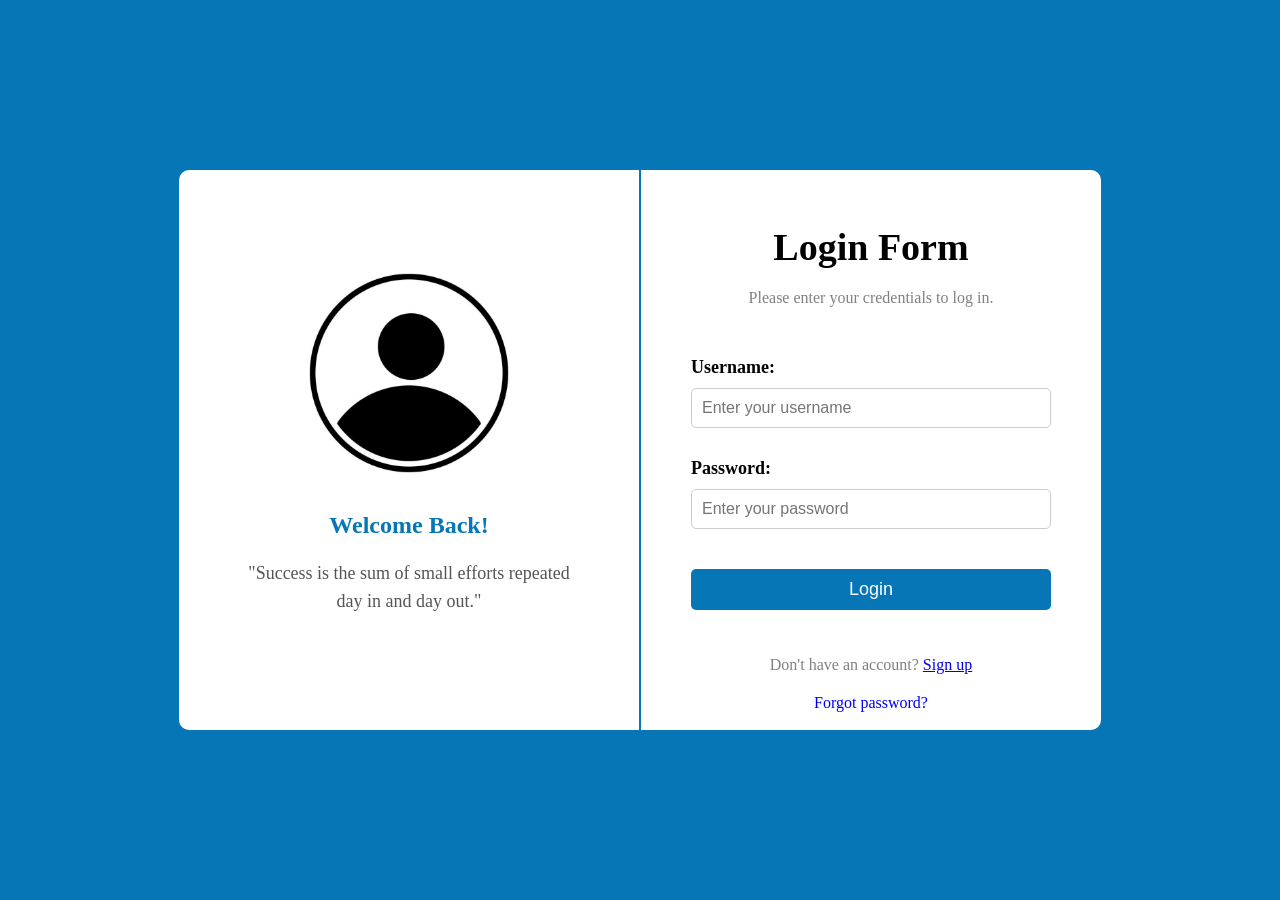
==== LoginForm/index.html @ 1dc89218 "Login page UI" ====
<!doctype html>
<html lang="en">
  <head>
    <meta charset="UTF-8" />
    <meta name="viewport" content="width=device-width, initial-scale=1.0" />
    <title>Login Form</title>
    <link rel="stylesheet" href="style.css" />
  </head>
  <body>
    <div class="container">
      <div class="side-section">
        <div class="quote">
          <div class="image-container">
            <img src="./public/user_logo.jpg" alt="User" />
          </div>
          <h2>Welcome Back!</h2>
          <p>
            "Success is the sum of small efforts repeated day in and day out."
          </p>
        </div>
      </div>

      <div class="login-form">
        <h1>Login Form</h1>
        <p>Please enter your credentials to log in.</p>
        <div class="input-group">
          <label for="username">Username:</label>
          <input
            type="text"
            id="username"
            name="username"
            required
            placeholder="Enter your username"
          />
          <label for="password">Password:</label>
          <input
            type="password"
            id="password"
            name="password"
            required
            placeholder="Enter your password"
          />

          <input type="submit" value="Login" class="login-button" />
        </div>
        <div class="links">
          <p id="signup">Don't have an account? <a href="#">Sign up</a></p>
          <p id="fogpas"><a href="#">Forgot password?</a></p>
        </div>
      </div>
    </div>
  </body>
</html>
---- LoginForm/style.css ----
body{
    background-color: #0676b6;
    margin:0;
}
.container{
   display: flex;
    justify-content: center;
    align-items: center;
    min-height: 100vh;

}
.side-section {
    padding:30px;
    width: 400px;
    height:500px;
    background-color: white;
    border-top-left-radius: 10px;
    border-bottom-left-radius: 10px;
    display: flex;
    justify-content: center;
    align-items: center;
    margin:0px;
}
.image-container{
    display: flex;
    justify-content: center;
    align-items: center;
}
.image-container img{
    width: 70%;
    display: flex;
    justify-content: center;
    align-items: center;
}
.quote{
    text-align: center;
    padding: 30px;
}

.quote h2{
    color: #0676b6;
    margin-bottom: 20px;
}

.quote p{
    color: #555;
    font-size: 18px;
    line-height: 1.6;
}
.login-form {
    
    height: 500px;
    width:400px;
    padding: 30px;
    border-top-right-radius: 10px;
    border-bottom-right-radius: 10px;
    background-color: white;
    border-left:2px solid #0676b6;
    margin:0px;
}
h1{
    text-align: center;
    margin-bottom: 20px;
    font-size: 38px;
    font-weight: bold;
}
p{
    text-align: center;
    margin-bottom: 30px;
    font-size: 16px;
    color:grey;
}
label{
    display: block;
    margin-bottom: 10px;
    font-size: 18px;
}
.input-group{
    padding: 20px;
    display:flex;
    flex-direction: column;
    font-weight: bold;
    
}
#username{
    margin-bottom:30px;
}
input{
    padding: 10px;
    font-size: 16px;
    border: 1px solid #ccc;
    border-radius: 5px;
}
.login-button{
    width: 100%;
    padding: 10px;
    font-size: 18px;
    background-color: #0676b6;
    color: white;
    border: none;
    border-radius: 5px;
    cursor: pointer;
    margin-top:40px;
}
.login-button:hover{
    background-color: #055a8c;
}
.links{
    display: flex;
    justify-content: space-between;
    flex-direction: column;
    text-align: center;
    margin-top: 10px;
}
#fogpas{
    margin-top:0px;
    
}
#fogpas a{
    text-decoration: none;
}
#signup{
    margin-bottom: 20px;
}
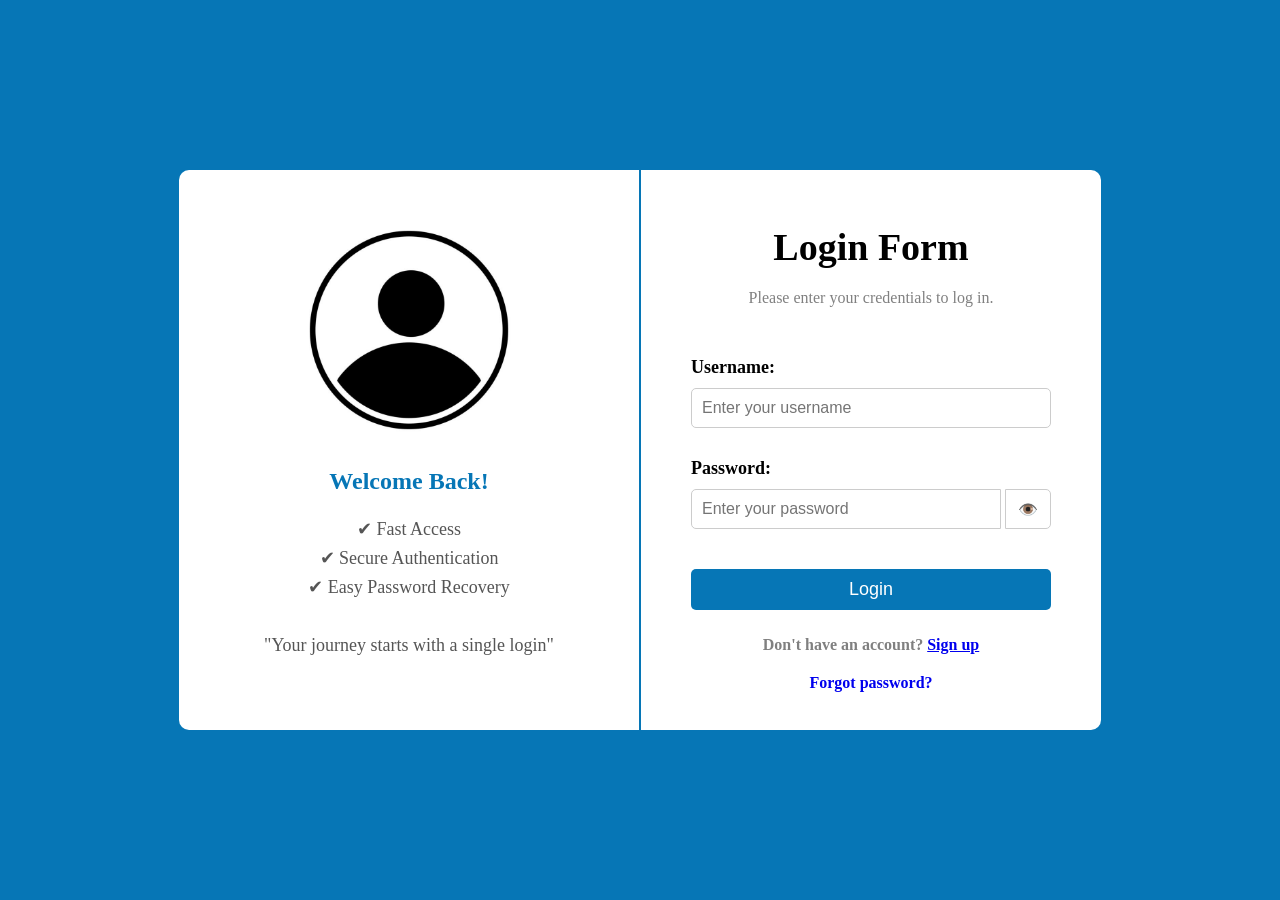
==== commit 4f6a22b6: "Login Task working" ====
--- a/LoginForm/index.html
+++ b/LoginForm/index.html
@@ -15,12 +15,13 @@
           </div>
           <h2>Welcome Back!</h2>
           <p>
-            "Success is the sum of small efforts repeated day in and day out."
+            ✔ Fast Access<br/>✔ Secure Authentication<br/>✔ Easy Password Recovery<br/><br/>"Your
+            journey starts with a single login"
           </p>
         </div>
       </div>
 
-      <div class="login-form">
+      <form class="login-form" id="loginForm">
         <h1>Login Form</h1>
         <p>Please enter your credentials to log in.</p>
         <div class="input-group">
@@ -33,21 +34,64 @@
             placeholder="Enter your username"
           />
           <label for="password">Password:</label>
-          <input
-            type="password"
-            id="password"
-            name="password"
-            required
-            placeholder="Enter your password"
-          />
 
+          <div class="password-container">
+            <input
+              type="password"
+              id="password"
+              name="password"
+              required
+              placeholder="Enter your password"
+            />
+
+            <div class="eye-icon" onclick="togglePassword()">👁️</div>
+            
+          </div>
           <input type="submit" value="Login" class="login-button" />
+        <div class="links">
+          <p id="signup">Don't have an account? <a href="#" id="signupLink">Sign up</a></p>
+          <p id="fogpas"><a href="#" onclick="openForgotModal()">Forgot password?</a></p>
         </div>
-        <div class="links">
-          <p id="signup">Don't have an account? <a href="#">Sign up</a></p>
-          <p id="fogpas"><a href="#">Forgot password?</a></p>
-        </div>
+      </form>
+    </div>
+    <div id="customAlert" class="custom-alert">
+      <div class="alert-box">
+        <h3 id="alertTitle"></h3>
+        <p id="alertMessage"></p>
+        <button onclick="closeAlert()">OK</button>
       </div>
     </div>
+    <div id="forgotModal" class="forgot-modal">
+  <div class="forgot-box">
+    <h2>Reset Password</h2>
+
+    <label>Username</label>
+    <input
+      type="text"
+      id="forgotUsername"
+      placeholder="Enter username"
+    />
+
+    <label>New Password</label>
+    <input
+      type="password"
+      id="newPassword"
+      placeholder="Enter new password"
+    />
+    <p id="forgotError"></p>
+
+    <div class="forgot-buttons">
+      <button id="updatePasswordBtn" onclick="updatePassword()">
+        Update
+      </button>
+
+      <button id="cancelForgotBtn" onclick="closeForgotModal()">
+        Cancel
+      </button>
+    </div>
+  </div>
+</div>
+
+    <script src="script.js"></script>
   </body>
 </html>
--- a/LoginForm/style.css
+++ b/LoginForm/style.css
@@ -102,7 +102,7 @@
     cursor: pointer;
     margin-top:40px;
 }
-.login-button:hover{
+.login-button:hover,#updatePasswordBtn:hover,#cancelForgotBtn:hover{
     background-color: #055a8c;
 }
 .links{
@@ -121,4 +121,112 @@
 }
 #signup{
     margin-bottom: 20px;
+}
+
+.custom-alert{
+    display:none;
+    position:fixed;
+    top:0;
+    left:0;
+    width:100%;
+    height:100%;
+    background:rgba(0,0,0,0.5);
+    justify-content:center;
+    align-items:center;
+}
+
+.alert-box{
+    background:white;
+    padding:30px;
+    border-radius:10px;
+    text-align:center;
+    width:300px;
+}
+
+.alert-box button{
+    margin-top:15px;
+    padding:10px 20px;
+    border:none;
+    background:#0676b6;
+    color:white;
+    border-radius:5px;
+    cursor:pointer;
+}
+
+.password-container{
+    display: flex;
+    width: 100%;
+}
+
+.password-container input{
+    flex: 1;
+    border-radius: 5px 0 0 5px;
+}
+
+.eye-icon{
+    display: flex;
+    justify-content: center;
+    align-items: center;
+    padding: 0 12px;
+    border: 1px solid #ccc;
+    border-radius: 0 5px 5px 0;
+    cursor: pointer;
+    margin-left:4px;
+}
+.eye-icon:hover{
+    background-color: #f0f0f0;
+}
+.forgot-modal{
+    display:none;
+    position:fixed;
+    top:0;
+    left:0;
+    width:100%;
+    height:100%;
+    background:rgba(0,0,0,0.5);
+    justify-content:center;
+    align-items:center;
+}
+
+.forgot-box{
+    background:white;
+    width:350px;
+    padding:25px;
+    border-radius:10px;
+}
+
+.forgot-box h2{
+    text-align:center;
+    margin-bottom:20px;
+}
+
+.forgot-box label{
+    margin-top:10px;
+}
+
+.forgot-box input{
+    width:100%;
+    box-sizing:border-box;
+    margin-top:8px;
+    margin-bottom:15px;
+}
+
+.forgot-buttons{
+    display:flex;
+    justify-content:space-between;
+    margin-top:15px;
+}
+
+.forgot-buttons button{
+    padding:10px 20px;
+    border:none;
+    border-radius:5px;
+    cursor:pointer;
+    background:#0676b6;
+    color:white;
+}
+#forgotError{
+    color:red;
+    font-size:14px;
+    margin-top:10px;
 }
